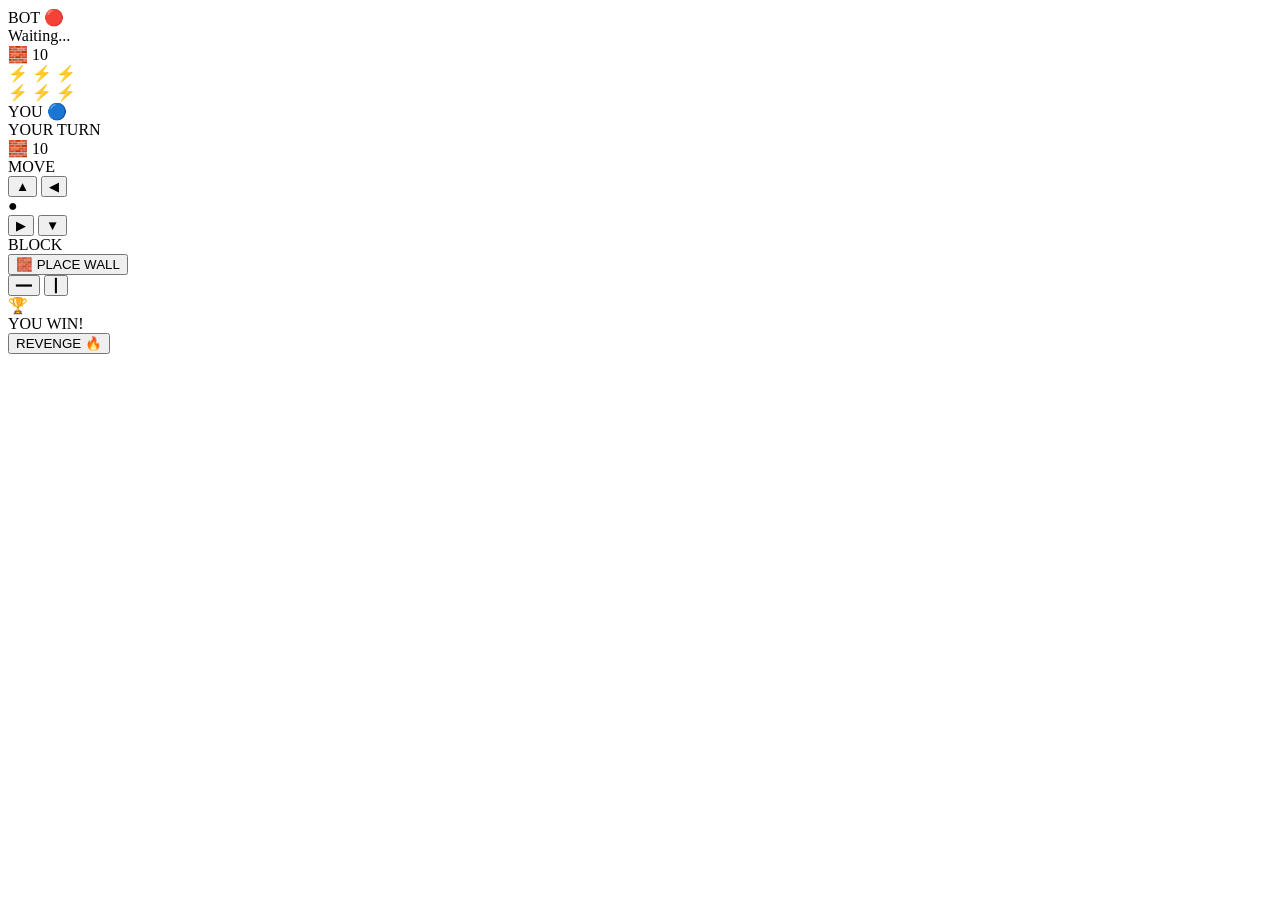
==== index.html @ 571ffc31 "Create index.html" ====
<!DOCTYPE html>
<html lang="en">

<head>
  <meta charset="UTF-8">

  <meta
    name="viewport"
    content="width=device-width,initial-scale=1.0,maximum-scale=1.0,user-scalable=no"
  >

  <title>Wall Battle</title>

  <link
    rel="stylesheet"
    href="css/game.css"
  >
</head>

<body>

<div id="app">

  <div class="bot-zone">

    <div
      class="bot-card inactive"
      id="botCard"
    >

      <div class="bot-dot"></div>

      <div>

        <div class="bot-name">
          BOT 🔴
        </div>

        <div
          class="bot-state"
          id="botState"
        >
          Waiting...
        </div>

      </div>

      <div class="wall-count bot-wall-count">

        <span class="wall-icon">
          🧱
        </span>

        <span id="redWalls">
          10
        </span>

      </div>

    </div>


    <div class="bot-energy-space">

      <div
        class="energy-row bot-energy"
        id="botEnergy"
      >

        <span class="energy used">
          &#9889;
        </span>

        <span class="energy used">
          &#9889;
        </span>

        <span class="energy used">
          &#9889;
        </span>

      </div>

    </div>

  </div>


  <div class="game-middle">

    <div id="board">

      <div id="wallLayer"></div>

      <div id="pawnLayer">

        <div
          class="pawn blue"
          id="bluePawn"
        ></div>

        <div
          class="pawn red"
          id="redPawn"
        ></div>

      </div>

      <div id="slotLayer"></div>

    </div>

  </div>


  <div class="player-energy-space">

    <div
      class="energy-row player-energy"
      id="playerEnergy"
    >

      <span class="energy">
        &#9889;
      </span>

      <span class="energy">
        &#9889;
      </span>

      <span class="energy">
        &#9889;
      </span>

    </div>

  </div>


  <div class="player-zone">

    <div
      class="player-card active"
      id="playerCard"
    >

      <div class="player-header">

        <div class="player-dot"></div>

        <div>

          <div class="player-name">
            YOU 🔵
          </div>

          <div
            class="player-state"
            id="playerState"
          >
            YOUR TURN
          </div>

        </div>

        <div class="wall-count player-wall-count">

          <span class="wall-icon">
            🧱
          </span>

          <span id="blueWalls">
            10
          </span>

        </div>

      </div>


      <div class="player-stage">

        <div
          class="controls-panel"
          id="controlsPanel"
        >

          <div class="move-panel">

            <div class="panel-title">
              MOVE
            </div>

            <div class="dpad">

              <button
                class="move-btn move-up"
                data-dir="up"
              >
                &#9650;
              </button>

              <button
                class="move-btn move-left"
                data-dir="left"
              >
                &#9664;
              </button>

              <div class="center-dot">
                &#9679;
              </div>

              <button
                class="move-btn move-right"
                data-dir="right"
              >
                &#9654;
              </button>

              <button
                class="move-btn move-down"
                data-dir="down"
              >
                &#9660;
              </button>

            </div>

          </div>


          <div class="wall-panel">

            <div class="panel-title">
              BLOCK
            </div>

            <button
              class="wall-main"
              id="wallModeBtn"
            >
              🧱 PLACE WALL
            </button>

            <div class="orientation">

              <button
                class="orientation-btn selected"
                id="horizontalBtn"
              >
                &#9473;&#9473;
              </button>

              <button
                class="orientation-btn"
                id="verticalBtn"
              >
                &#9475;
              </button>

            </div>

          </div>

        </div>

      </div>

    </div>

  </div>

</div>


<div
  class="overlay hidden"
  id="resultOverlay"
>

  <div class="result-card">

    <div
      class="result-icon"
      id="resultIcon"
    >
      🏆
    </div>

    <div
      class="result-title"
      id="resultTitle"
    >
      YOU WIN!
    </div>

    <div
      class="result-text"
      id="resultText"
    ></div>

    <button
      class="restart"
      id="restartBtn"
    >
      REVENGE 🔥
    </button>

  </div>

</div>


<script src="js/game.js"></script>

</body>
</html>
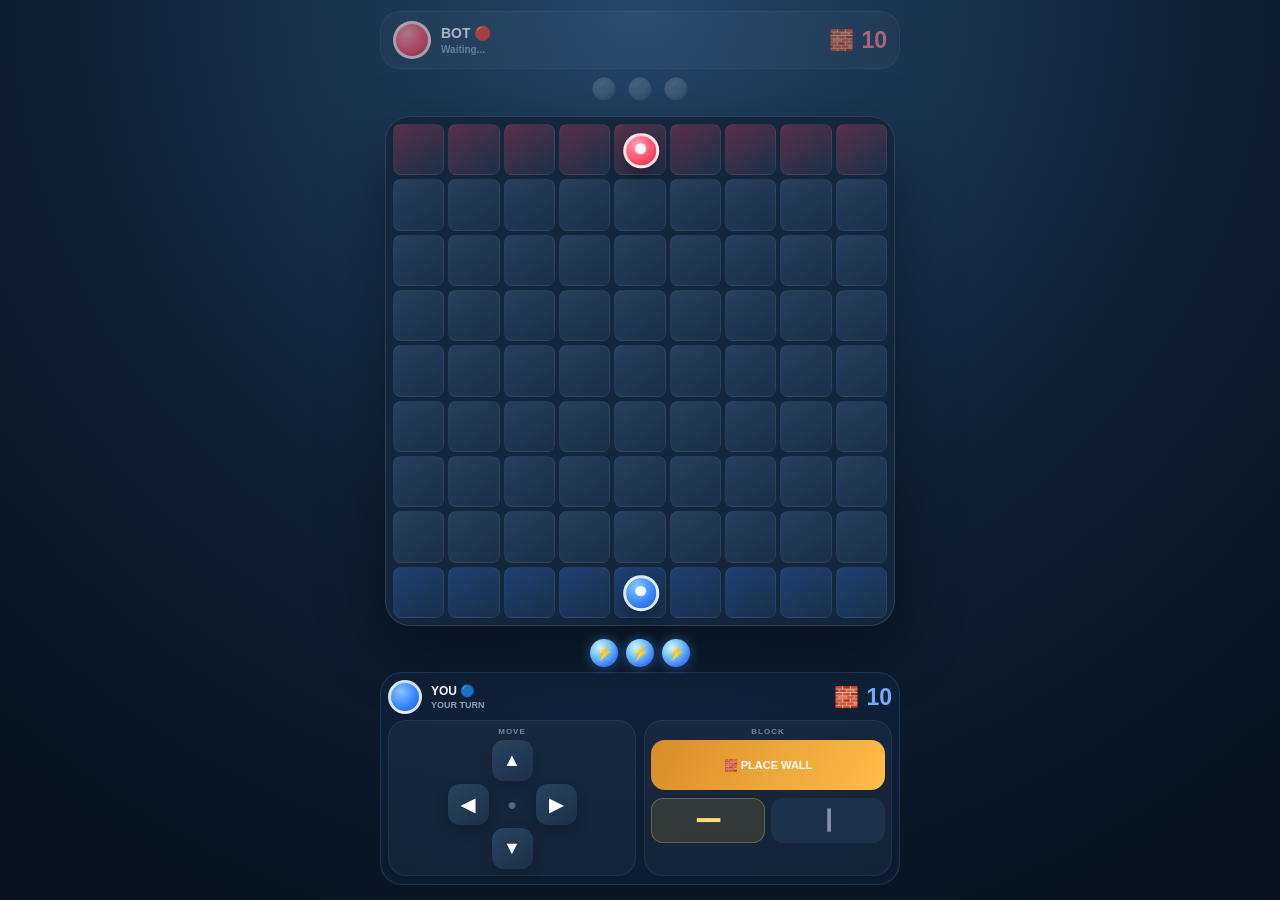
==== commit dc0bd6b0: "Update index.html" ====
--- a/index.html
+++ b/index.html
@@ -11,10 +11,8 @@
 
   <title>Wall Battle</title>
 
-  <link
-    rel="stylesheet"
-    href="css/game.css"
-  >
+  
+  <link rel="stylesheet" href="css/game.css?v=2">
 </head>
 
 <body>
--- a/css/game.css
+++ b/css/game.css
@@ -0,0 +1,1746 @@
+*{
+  box-sizing:border-box;
+  margin:0;
+  padding:0;
+  user-select:none;
+  -webkit-user-select:none;
+  -webkit-tap-highlight-color:transparent;
+}
+
+html,
+body{
+  width:100%;
+  min-height:100%;
+}
+
+html{
+  background:#07101b;
+}
+
+body{
+  min-height:100dvh;
+  overflow-x:hidden;
+  overflow-y:auto;
+
+  font-family:Arial,sans-serif;
+  color:#fff;
+
+  background:
+    radial-gradient(
+      circle at top,
+      #24486d 0%,
+      #101f32 52%,
+      #07101b 100%
+    );
+}
+
+button{
+  border:0;
+  font:inherit;
+  cursor:pointer;
+}
+
+#app{
+  width:100%;
+  min-height:100dvh;
+
+  display:flex;
+  flex-direction:column;
+
+  padding-top:
+    max(
+      4px,
+      env(safe-area-inset-top)
+    );
+
+  padding-bottom:
+    max(
+      8px,
+      env(safe-area-inset-bottom)
+    );
+}
+
+
+/* =========================
+   BOT
+========================= */
+
+.bot-zone{
+  flex-shrink:0;
+
+  padding:
+    7px
+    12px
+    0;
+}
+
+.bot-card{
+  width:
+    min(
+      calc(100vw - 24px),
+      520px
+    );
+
+  margin:auto;
+
+  padding:
+    9px
+    12px;
+
+  display:grid;
+
+  grid-template-columns:
+    auto
+    1fr
+    auto;
+
+  align-items:center;
+
+  gap:10px;
+
+  border-radius:20px;
+
+  background:
+    rgba(
+      255,
+      255,
+      255,
+      .045
+    );
+
+  border:
+    1px solid
+    rgba(
+      255,
+      255,
+      255,
+      .075
+    );
+
+  transition:
+    background .22s ease,
+    border-color .22s ease,
+    opacity .22s ease;
+}
+
+.bot-card.active{
+  background:
+    rgba(
+      255,
+      74,
+      99,
+      .075
+    );
+
+  border-color:
+    rgba(
+      255,
+      109,
+      126,
+      .20
+    );
+}
+
+.bot-card.inactive{
+  opacity:.62;
+}
+
+.bot-dot{
+  width:38px;
+  height:38px;
+
+  border-radius:50%;
+
+  background:
+    radial-gradient(
+      circle at 35% 30%,
+      #ff9eac,
+      #ff506a 56%,
+      #c92743
+    );
+
+  border:
+    3px solid
+    rgba(
+      255,
+      255,
+      255,
+      .82
+    );
+}
+
+.bot-name{
+  font-size:14px;
+  font-weight:900;
+}
+
+.bot-state{
+  margin-top:3px;
+
+  color:#94a5ba;
+
+  font-size:10px;
+  font-weight:700;
+}
+
+.wall-count{
+  display:flex;
+
+  align-items:center;
+
+  gap:7px;
+
+  font-size:23px;
+  font-weight:900;
+}
+
+.bot-wall-count{
+  color:#ff8093;
+}
+
+.player-wall-count{
+  color:#70afff;
+}
+
+.wall-icon{
+  font-size:20px;
+}
+
+
+/* =========================
+   ENERGY
+========================= */
+
+.bot-energy-space{
+  height:40px;
+
+  display:flex;
+
+  align-items:center;
+  justify-content:center;
+}
+
+.player-energy-space{
+  flex-shrink:0;
+
+  height:39px;
+
+  display:flex;
+
+  align-items:center;
+  justify-content:center;
+}
+
+.energy-row{
+  display:flex;
+
+  align-items:center;
+  justify-content:center;
+
+  gap:8px;
+}
+
+.player-energy{
+  position:relative;
+
+  cursor:pointer;
+
+  padding:
+    5px
+    12px;
+
+  border-radius:18px;
+
+  touch-action:none;
+
+  transition:
+    background .18s ease,
+    transform .18s ease;
+}
+
+.player-energy.holding{
+  background:
+    rgba(
+      73,
+      146,
+      255,
+      .08
+    );
+
+  transform:
+    scale(.97);
+}
+
+.energy{
+  width:28px;
+  height:28px;
+
+  display:flex;
+
+  align-items:center;
+  justify-content:center;
+
+  border-radius:50%;
+
+  font-size:15px;
+
+  transition:
+    transform .18s ease,
+    opacity .18s ease,
+    filter .18s ease;
+}
+
+.bot-energy .energy{
+  color:#fff4bd;
+
+  background:
+    radial-gradient(
+      circle at 35% 30%,
+      #fff3ae,
+      #ffca49 42%,
+      #e57131 74%,
+      #8a2730
+    );
+
+  box-shadow:
+    0 0 11px
+    rgba(
+      255,
+      139,
+      78,
+      .42
+    );
+}
+
+.player-energy .energy{
+  color:#fff;
+
+  background:
+    radial-gradient(
+      circle at 35% 30%,
+      #d6f4ff,
+      #72c2ff 38%,
+      #3d81ff 70%,
+      #1939a3
+    );
+
+  box-shadow:
+    0 0 11px
+    rgba(
+      73,
+      146,
+      255,
+      .45
+    );
+}
+
+.energy.used{
+  opacity:.18;
+
+  filter:
+    grayscale(1);
+
+  transform:
+    scale(.82);
+
+  box-shadow:none;
+}
+
+.energy.consume{
+  animation:
+    energyConsume .30s ease;
+}
+
+.energy.hold-fade{
+  animation:
+    holdFade .85s linear forwards;
+}
+
+@keyframes energyConsume{
+
+  0%{
+    transform:
+      scale(1);
+  }
+
+  40%{
+    transform:
+      scale(1.30);
+  }
+
+  100%{
+    transform:
+      scale(.82);
+  }
+
+}
+
+@keyframes holdFade{
+
+  0%{
+    opacity:1;
+
+    transform:
+      scale(1);
+
+    filter:
+      brightness(1);
+  }
+
+  100%{
+    opacity:.18;
+
+    transform:
+      scale(.82);
+
+    filter:
+      grayscale(1)
+      brightness(.75);
+  }
+
+}
+
+
+/* =========================
+   BOARD
+========================= */
+
+.game-middle{
+  width:100%;
+
+  flex:1 0 auto;
+
+  display:flex;
+
+  align-items:center;
+  justify-content:center;
+
+  padding:
+    2px
+    0;
+}
+
+#board{
+  position:relative;
+
+  width:
+    min(
+      calc(100vw - 28px),
+      510px
+    );
+
+  aspect-ratio:1 / 1;
+
+  flex-shrink:0;
+
+  display:grid;
+
+  grid-template-columns:
+    repeat(
+      9,
+      1fr
+    );
+
+  grid-template-rows:
+    repeat(
+      9,
+      1fr
+    );
+
+  gap:4px;
+
+  padding:7px;
+
+  border-radius:25px;
+
+  background:#13263c;
+
+  border:
+    1px solid
+    rgba(
+      255,
+      255,
+      255,
+      .11
+    );
+
+  box-shadow:
+    0 22px 65px
+    rgba(
+      0,
+      0,
+      0,
+      .36
+    );
+
+  transition:
+    box-shadow .3s ease;
+}
+
+.cell{
+  position:relative;
+
+  min-width:0;
+  min-height:0;
+
+  border-radius:8px;
+
+  background:
+    linear-gradient(
+      145deg,
+      #27405e,
+      #1a2e47
+    );
+
+  border:
+    1px solid
+    rgba(
+      255,
+      255,
+      255,
+      .045
+    );
+}
+
+.cell.goal-top{
+  background:
+    linear-gradient(
+      145deg,
+      rgba(
+        255,
+        77,
+        102,
+        .29
+      ),
+      #1b3048
+    );
+}
+
+.cell.goal-bottom{
+  background:
+    linear-gradient(
+      145deg,
+      rgba(
+        56,
+        133,
+        255,
+        .29
+      ),
+      #1b3048
+    );
+}
+
+
+/* =========================
+   LAYERS
+========================= */
+
+#wallLayer,
+#pawnLayer,
+#slotLayer{
+  position:absolute;
+
+  inset:0;
+
+  pointer-events:none;
+}
+
+#wallLayer{
+  z-index:20;
+}
+
+#pawnLayer{
+  z-index:30;
+}
+
+#slotLayer{
+  z-index:60;
+}
+
+
+/* =========================
+   PAWNS
+========================= */
+
+.pawn{
+  position:absolute;
+
+  width:7%;
+  aspect-ratio:1;
+
+  transform:
+    translate(
+      -50%,
+      -50%
+    );
+
+  border-radius:50%;
+
+  transition:
+    left .22s
+    cubic-bezier(
+      .2,
+      .85,
+      .3,
+      1
+    ),
+    top .22s
+    cubic-bezier(
+      .2,
+      .85,
+      .3,
+      1
+    );
+
+  border:
+    3px solid
+    rgba(
+      255,
+      255,
+      255,
+      .84
+    );
+
+  box-shadow:
+    0
+    8px
+    18px
+    rgba(
+      0,
+      0,
+      0,
+      .30
+    );
+}
+
+.pawn.blue{
+  background:
+    radial-gradient(
+      circle at 35% 28%,
+      #8bc7ff,
+      #3988ff 55%,
+      #1c59cb
+    );
+}
+
+.pawn.red{
+  background:
+    radial-gradient(
+      circle at 35% 28%,
+      #ffa0af,
+      #ff536d 55%,
+      #c92e48
+    );
+}
+
+.pawn::after{
+  content:"";
+
+  position:absolute;
+
+  width:36%;
+  aspect-ratio:1;
+
+  left:32%;
+  top:25%;
+
+  border-radius:50%;
+
+  background:
+    rgba(
+      255,
+      255,
+      255,
+      .92
+    );
+}
+
+.pawn.moved{
+  animation:
+    pawnLand .24s ease;
+}
+
+@keyframes pawnLand{
+
+  0%{
+    scale:.92;
+  }
+
+  55%{
+    scale:1.10;
+  }
+
+  100%{
+    scale:1;
+  }
+
+}
+
+.pawn.final{
+  animation:
+    finalPawn .95s ease forwards;
+}
+
+@keyframes finalPawn{
+
+  0%{
+    scale:1;
+
+    filter:
+      brightness(1);
+  }
+
+  35%{
+    scale:1.48;
+
+    filter:
+      brightness(1.55);
+  }
+
+  70%{
+    scale:.85;
+  }
+
+  100%{
+    scale:1.20;
+
+    filter:
+      brightness(1.4);
+  }
+
+}
+
+#board.blue-finish{
+  box-shadow:
+    0 0 0 2px
+    rgba(
+      72,
+      146,
+      255,
+      .25
+    ),
+    0 0 60px
+    rgba(
+      55,
+      138,
+      255,
+      .55
+    );
+}
+
+#board.red-finish{
+  box-shadow:
+    0 0 0 2px
+    rgba(
+      255,
+      72,
+      98,
+      .25
+    ),
+    0 0 60px
+    rgba(
+      255,
+      67,
+      94,
+      .52
+    );
+}
+
+.cell.goal-flash-blue{
+  animation:
+    goalBlue .7s ease infinite alternate;
+}
+
+.cell.goal-flash-red{
+  animation:
+    goalRed .7s ease infinite alternate;
+}
+
+@keyframes goalBlue{
+
+  from{
+    background:
+      rgba(
+        48,
+        126,
+        255,
+        .28
+      );
+  }
+
+  to{
+    background:
+      rgba(
+        91,
+        170,
+        255,
+        .76
+      );
+  }
+
+}
+
+@keyframes goalRed{
+
+  from{
+    background:
+      rgba(
+        255,
+        69,
+        97,
+        .28
+      );
+  }
+
+  to{
+    background:
+      rgba(
+        255,
+        114,
+        134,
+        .76
+      );
+  }
+
+}
+
+
+/* =========================
+   WALLS
+========================= */
+
+.wall{
+  position:absolute;
+
+  z-index:20;
+
+  border-radius:999px;
+
+  pointer-events:none;
+
+  box-shadow:
+    0 3px 10px
+    rgba(
+      0,
+      0,
+      0,
+      .28
+    );
+}
+
+.wall.blue-wall{
+  background:
+    linear-gradient(
+      90deg,
+      #267cff,
+      #79bcff,
+      #267cff
+    );
+
+  border:
+    1px solid
+    rgba(
+      180,
+      220,
+      255,
+      .90
+    );
+
+  box-shadow:
+    0 0 10px
+    rgba(
+      44,
+      133,
+      255,
+      .43
+    );
+}
+
+.wall.red-wall{
+  background:
+    linear-gradient(
+      90deg,
+      #ed3d59,
+      #ff8a9b,
+      #ed3d59
+    );
+
+  border:
+    1px solid
+    rgba(
+      255,
+      185,
+      194,
+      .9
+    );
+
+  box-shadow:
+    0 0 10px
+    rgba(
+      255,
+      65,
+      93,
+      .38
+    );
+}
+
+.wall.horizontal{
+  height:9px;
+
+  transform:
+    translateY(
+      -50%
+    );
+}
+
+.wall.vertical{
+  width:9px;
+
+  transform:
+    translateX(
+      -50%
+    );
+}
+
+.wall.new-h{
+  animation:
+    newWallH .23s ease;
+}
+
+.wall.new-v{
+  animation:
+    newWallV .23s ease;
+}
+
+@keyframes newWallH{
+
+  from{
+    opacity:.2;
+
+    transform:
+      translateY(
+        -50%
+      )
+      scaleX(
+        .12
+      );
+  }
+
+  to{
+    opacity:1;
+
+    transform:
+      translateY(
+        -50%
+      )
+      scaleX(
+        1
+      );
+  }
+
+}
+
+@keyframes newWallV{
+
+  from{
+    opacity:.2;
+
+    transform:
+      translateX(
+        -50%
+      )
+      scaleY(
+        .12
+      );
+  }
+
+  to{
+    opacity:1;
+
+    transform:
+      translateX(
+        -50%
+      )
+      scaleY(
+        1
+      );
+  }
+
+}
+
+
+/* =========================
+   WALL ANCHORS
+========================= */
+
+.wall-anchor{
+  position:absolute;
+
+  width:22px;
+  height:22px;
+
+  z-index:70;
+
+  pointer-events:auto;
+
+  transform:
+    translate(
+      -50%,
+      -50%
+    );
+
+  border-radius:7px;
+
+  background:
+    rgba(
+      255,
+      215,
+      96,
+      .30
+    );
+
+  border:
+    1px solid
+    rgba(
+      255,
+      235,
+      150,
+      .55
+    );
+
+  box-shadow:
+    0 0 8px
+    rgba(
+      255,
+      205,
+      70,
+      .16
+    );
+
+  transition:
+    transform .08s ease,
+    background .08s ease;
+}
+
+.wall-anchor::after{
+  content:"";
+
+  position:absolute;
+
+  left:50%;
+  top:50%;
+
+  transform:
+    translate(
+      -50%,
+      -50%
+    );
+
+  border-radius:999px;
+
+  background:#ffe07b;
+}
+
+.wall-anchor.h::after{
+  width:15px;
+  height:4px;
+}
+
+.wall-anchor.v::after{
+  width:4px;
+  height:15px;
+}
+
+.wall-anchor:active{
+  transform:
+    translate(
+      -50%,
+      -50%
+    )
+    scale(.82);
+
+  background:
+    rgba(
+      255,
+      225,
+      112,
+      .75
+    );
+}
+
+
+/* =========================
+   PLAYER
+========================= */
+
+.player-zone{
+  flex-shrink:0;
+
+  padding:
+    0
+    10px
+    max(
+      7px,
+      env(
+        safe-area-inset-bottom
+      )
+    );
+}
+
+.player-card{
+  width:
+    min(
+      calc(100vw - 20px),
+      520px
+    );
+
+  margin:auto;
+
+  padding:7px;
+
+  border-radius:22px;
+
+  background:
+    rgba(
+      255,
+      255,
+      255,
+      .045
+    );
+
+  border:
+    1px solid
+    rgba(
+      255,
+      255,
+      255,
+      .075
+    );
+
+  transition:
+    opacity .22s ease,
+    background .22s ease,
+    border-color .22s ease;
+}
+
+.player-card.active{
+  background:
+    rgba(
+      57,
+      133,
+      255,
+      .06
+    );
+
+  border-color:
+    rgba(
+      102,
+      170,
+      255,
+      .18
+    );
+}
+
+.player-card.inactive{
+  opacity:.48;
+}
+
+.player-header{
+  display:grid;
+
+  grid-template-columns:
+    auto
+    1fr
+    auto;
+
+  align-items:center;
+
+  gap:9px;
+
+  margin-bottom:6px;
+}
+
+.player-dot{
+  width:34px;
+  height:34px;
+
+  border-radius:50%;
+
+  background:
+    radial-gradient(
+      circle at 35% 30%,
+      #8cc8ff,
+      #3988ff 56%,
+      #1d59cc
+    );
+
+  border:
+    3px solid
+    rgba(
+      255,
+      255,
+      255,
+      .82
+    );
+}
+
+.player-name{
+  font-size:12px;
+  font-weight:900;
+}
+
+.player-state{
+  margin-top:2px;
+
+  color:#8fa2b8;
+
+  font-size:9px;
+  font-weight:700;
+}
+
+
+/* =========================
+   CONTROLS
+========================= */
+
+.player-stage{
+  width:100%;
+
+  min-height:157px;
+}
+
+.controls-panel{
+  display:grid;
+
+  grid-template-columns:
+    1fr
+    1fr;
+
+  gap:8px;
+
+  transition:
+    opacity .22s ease,
+    transform .22s ease;
+}
+
+.controls-panel.disabled-view{
+  opacity:.35;
+
+  pointer-events:none;
+}
+
+.move-panel,
+.wall-panel{
+  padding:6px;
+
+  border-radius:18px;
+
+  background:
+    rgba(
+      255,
+      255,
+      255,
+      .035
+    );
+
+  border:
+    1px solid
+    rgba(
+      255,
+      255,
+      255,
+      .06
+    );
+}
+
+.panel-title{
+  margin-bottom:4px;
+
+  text-align:center;
+
+  color:#72859d;
+
+  font-size:8px;
+  font-weight:900;
+
+  letter-spacing:1px;
+}
+
+
+/* =========================
+   D-PAD
+========================= */
+
+.dpad{
+  width:130px;
+
+  margin:auto;
+
+  display:grid;
+
+  grid-template-columns:
+    repeat(
+      3,
+      41px
+    );
+
+  grid-template-rows:
+    repeat(
+      3,
+      41px
+    );
+
+  gap:3px;
+
+  justify-content:center;
+}
+
+.move-btn{
+  border-radius:12px;
+
+  color:#fff;
+
+  font-size:18px;
+  font-weight:900;
+
+  background:
+    linear-gradient(
+      145deg,
+      #29435f,
+      #1b3048
+    );
+
+  box-shadow:
+    0 5px 13px
+    rgba(
+      0,
+      0,
+      0,
+      .18
+    );
+}
+
+.move-btn:active{
+  transform:
+    scale(.86);
+}
+
+.move-btn:disabled{
+  opacity:.30;
+}
+
+.move-up{
+  grid-column:2;
+}
+
+.move-left{
+  grid-column:1;
+  grid-row:2;
+}
+
+.move-right{
+  grid-column:3;
+  grid-row:2;
+}
+
+.move-down{
+  grid-column:2;
+  grid-row:3;
+}
+
+.center-dot{
+  grid-column:2;
+  grid-row:2;
+
+  display:flex;
+
+  align-items:center;
+  justify-content:center;
+
+  color:#4d6985;
+}
+
+
+/* =========================
+   WALL CONTROL
+========================= */
+
+.wall-main{
+  width:100%;
+  height:50px;
+
+  border-radius:14px;
+
+  color:#fff;
+
+  font-size:11px;
+  font-weight:900;
+
+  background:
+    linear-gradient(
+      120deg,
+      #d88d29,
+      #ffbd49
+    );
+}
+
+.wall-main.active{
+  box-shadow:
+    0 0 0 3px
+    rgba(
+      255,
+      192,
+      69,
+      .17
+    );
+}
+
+.wall-main:disabled{
+  opacity:.30;
+}
+
+.orientation{
+  margin-top:8px;
+
+  display:grid;
+
+  grid-template-columns:
+    1fr
+    1fr;
+
+  gap:6px;
+}
+
+.orientation-btn{
+  height:45px;
+
+  border-radius:12px;
+
+  color:#8293a8;
+
+  font-size:19px;
+  font-weight:900;
+
+  background:#1c3149;
+}
+
+.orientation-btn.selected{
+  color:#ffda72;
+
+  background:
+    rgba(
+      255,
+      191,
+      62,
+      .13
+    );
+
+  border:
+    1px solid
+    rgba(
+      255,
+      209,
+      95,
+      .28
+    );
+}
+
+.orientation-btn:disabled{
+  opacity:.30;
+}
+
+
+/* =========================
+   RESULT
+========================= */
+
+.overlay{
+  position:fixed;
+
+  inset:0;
+
+  z-index:1000;
+
+  display:flex;
+
+  align-items:center;
+  justify-content:center;
+
+  padding:25px;
+
+  background:
+    rgba(
+      3,
+      10,
+      19,
+      .90
+    );
+
+  backdrop-filter:
+    blur(9px);
+}
+
+.overlay.hidden{
+  display:none;
+}
+
+.result-card{
+  width:100%;
+
+  max-width:360px;
+
+  padding:
+    36px
+    24px;
+
+  border-radius:30px;
+
+  text-align:center;
+
+  background:#15283e;
+
+  border:
+    1px solid
+    rgba(
+      255,
+      255,
+      255,
+      .10
+    );
+
+  animation:
+    resultIn .4s ease;
+}
+
+@keyframes resultIn{
+
+  from{
+    opacity:0;
+
+    transform:
+      scale(.72);
+  }
+
+  70%{
+    transform:
+      scale(1.07);
+  }
+
+  to{
+    opacity:1;
+
+    transform:
+      scale(1);
+  }
+
+}
+
+.result-icon{
+  font-size:68px;
+}
+
+.result-title{
+  margin-top:16px;
+
+  font-size:28px;
+  font-weight:900;
+}
+
+.result-text{
+  margin-top:9px;
+
+  color:#8fa1b6;
+
+  font-size:13px;
+}
+
+.restart{
+  width:100%;
+  height:57px;
+
+  margin-top:24px;
+
+  border-radius:18px;
+
+  color:#fff;
+
+  font-size:16px;
+  font-weight:900;
+
+  background:
+    linear-gradient(
+      120deg,
+      #3269f4,
+      #7c39f4
+    );
+}
+
+
+/* =========================
+   MEDIUM / SMALL PHONE
+========================= */
+
+@media(
+  max-width:380px
+){
+
+  .bot-zone{
+    padding-left:8px;
+    padding-right:8px;
+  }
+
+  .bot-card{
+    width:
+      calc(
+        100vw - 16px
+      );
+  }
+
+  #board{
+    width:
+      calc(
+        100vw - 20px
+      );
+
+    gap:3px;
+
+    padding:6px;
+  }
+
+  .player-zone{
+    padding-left:7px;
+    padding-right:7px;
+  }
+
+  .player-card{
+    width:
+      calc(
+        100vw - 14px
+      );
+  }
+
+  .dpad{
+    transform:
+      scale(.92);
+
+    margin-top:-5px;
+    margin-bottom:-5px;
+  }
+
+}
+
+
+/* =========================
+   SHORT SCREEN
+========================= */
+
+@media(
+  max-height:740px
+){
+
+  .bot-zone{
+    padding-top:3px;
+  }
+
+  .bot-card{
+    padding:
+      6px
+      9px;
+  }
+
+  .bot-dot{
+    width:31px;
+    height:31px;
+  }
+
+  .bot-energy-space{
+    height:29px;
+  }
+
+  .energy{
+    width:23px;
+    height:23px;
+
+    font-size:12px;
+  }
+
+  .player-energy-space{
+    height:29px;
+  }
+
+  .player-header{
+    margin-bottom:2px;
+  }
+
+  .player-dot{
+    width:29px;
+    height:29px;
+  }
+
+  .player-stage{
+    min-height:145px;
+  }
+
+  .move-panel,
+  .wall-panel{
+    padding:4px;
+  }
+
+  .dpad{
+    transform:
+      scale(.85);
+
+    margin-top:-9px;
+    margin-bottom:-9px;
+  }
+
+  .wall-main{
+    height:42px;
+  }
+
+  .orientation-btn{
+    height:36px;
+  }
+
+}
+
+
+/* =========================
+   VERY SHORT SCREEN
+========================= */
+
+@media(
+  max-height:650px
+){
+
+  .bot-energy-space{
+    height:24px;
+  }
+
+  .player-energy-space{
+    height:25px;
+  }
+
+  .player-stage{
+    min-height:132px;
+  }
+
+  .dpad{
+    transform:
+      scale(.78);
+
+    margin-top:-13px;
+    margin-bottom:-13px;
+  }
+
+  .wall-main{
+    height:38px;
+
+    font-size:10px;
+  }
+
+  .orientation-btn{
+    height:33px;
+  }
+
+}
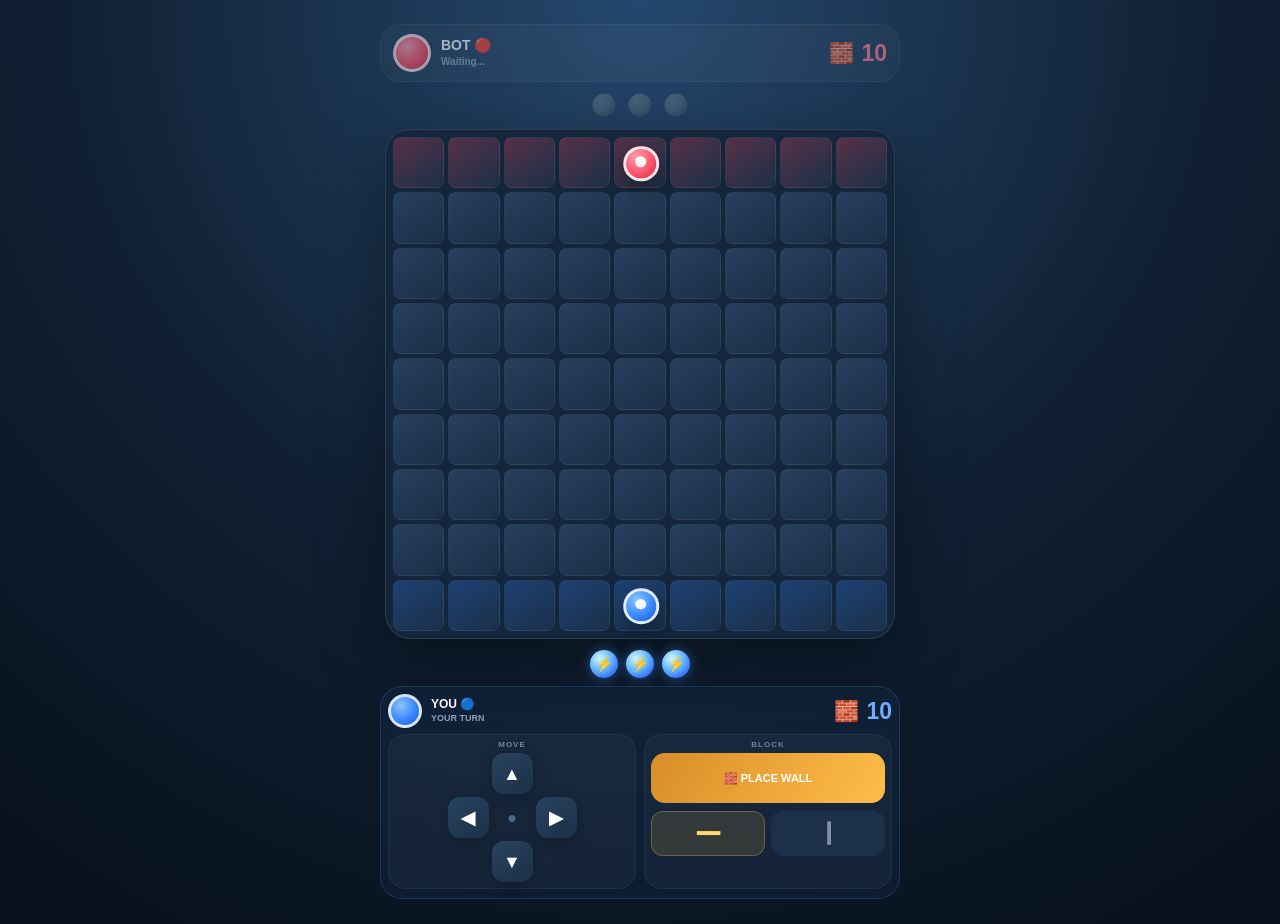
==== commit 3548b3e9: "Update index.html" ====
--- a/index.html
+++ b/index.html
@@ -12,7 +12,7 @@
   <title>Wall Battle</title>
 
   
-  <link rel="stylesheet" href="css/game.css?v=2">
+  <link rel="stylesheet" href="css/game.css?v=3">
 </head>
 
 <body>
--- a/css/game.css
+++ b/css/game.css
@@ -1,28 +1,58 @@
+/* =========================================================
+   RESET
+========================================================= */
+
 *{
   box-sizing:border-box;
   margin:0;
   padding:0;
+
+  -webkit-tap-highlight-color:transparent;
+
   user-select:none;
   -webkit-user-select:none;
-  -webkit-tap-highlight-color:transparent;
-}
-
-html,
+}
+
+:root{
+
+  --page-padding:12px;
+
+  --content-width:
+    min(
+      calc(100vw - 24px),
+      520px
+    );
+
+  --board-width:
+    min(
+      calc(100vw - 28px),
+      510px
+    );
+
+}
+
+html{
+  width:100%;
+  min-height:100%;
+
+  background:#07101b;
+
+  -webkit-text-size-adjust:100%;
+  text-size-adjust:100%;
+}
+
 body{
   width:100%;
   min-height:100%;
-}
-
-html{
-  background:#07101b;
-}
-
-body{
-  min-height:100dvh;
+
   overflow-x:hidden;
   overflow-y:auto;
 
-  font-family:Arial,sans-serif;
+  font-family:
+    Arial,
+    Helvetica,
+    sans-serif;
+
   color:#fff;
 
   background:
@@ -36,52 +66,66 @@
 
 button{
   border:0;
+  outline:0;
+
   font:inherit;
+
   cursor:pointer;
-}
+
+  touch-action:manipulation;
+}
+
+
+/* =========================================================
+   APP
+========================================================= */
 
 #app{
   width:100%;
-  min-height:100dvh;
+
+  min-height:100vh;
+  min-height:100svh;
 
   display:flex;
   flex-direction:column;
 
+  align-items:center;
+
+  overflow:visible;
+
   padding-top:
     max(
-      4px,
+      6px,
       env(safe-area-inset-top)
     );
 
   padding-bottom:
     max(
-      8px,
+      10px,
       env(safe-area-inset-bottom)
     );
 }
 
 
-/* =========================
-   BOT
-========================= */
+/* =========================================================
+   BOT ZONE
+========================================================= */
 
 .bot-zone{
-  flex-shrink:0;
+  width:100%;
+
+  flex:none;
 
   padding:
     7px
-    12px
+    var(--page-padding)
     0;
 }
 
 .bot-card{
-  width:
-    min(
-      calc(100vw - 24px),
-      520px
-    );
-
-  margin:auto;
+  width:var(--content-width);
+
+  margin:0 auto;
 
   padding:
     9px
@@ -91,7 +135,7 @@
 
   grid-template-columns:
     auto
-    1fr
+    minmax(0,1fr)
     auto;
 
   align-items:center;
@@ -124,6 +168,7 @@
 }
 
 .bot-card.active{
+
   background:
     rgba(
       255,
@@ -148,6 +193,8 @@
 .bot-dot{
   width:38px;
   height:38px;
+
+  flex:none;
 
   border-radius:50%;
 
@@ -171,6 +218,9 @@
 
 .bot-name{
   font-size:14px;
+
+  line-height:1.1;
+
   font-weight:900;
 }
 
@@ -180,8 +230,16 @@
   color:#94a5ba;
 
   font-size:10px;
+
+  line-height:1.2;
+
   font-weight:700;
 }
+
+
+/* =========================================================
+   WALL COUNT
+========================================================= */
 
 .wall-count{
   display:flex;
@@ -190,7 +248,12 @@
 
   gap:7px;
 
+  white-space:nowrap;
+
   font-size:23px;
+
+  line-height:1;
+
   font-weight:900;
 }
 
@@ -204,15 +267,20 @@
 
 .wall-icon{
   font-size:20px;
-}
-
-
-/* =========================
+
+  line-height:1;
+}
+
+
+/* =========================================================
    ENERGY
-========================= */
+========================================================= */
 
 .bot-energy-space{
+  width:100%;
   height:40px;
+
+  flex:none;
 
   display:flex;
 
@@ -221,9 +289,10 @@
 }
 
 .player-energy-space{
-  flex-shrink:0;
-
-  height:39px;
+  width:100%;
+  height:42px;
+
+  flex:none;
 
   display:flex;
 
@@ -259,6 +328,7 @@
 }
 
 .player-energy.holding{
+
   background:
     rgba(
       73,
@@ -275,6 +345,8 @@
   width:28px;
   height:28px;
 
+  flex:none;
+
   display:flex;
 
   align-items:center;
@@ -283,6 +355,8 @@
   border-radius:50%;
 
   font-size:15px;
+
+  line-height:1;
 
   transition:
     transform .18s ease,
@@ -291,6 +365,7 @@
 }
 
 .bot-energy .energy{
+
   color:#fff4bd;
 
   background:
@@ -313,6 +388,7 @@
 }
 
 .player-energy .energy{
+
   color:#fff;
 
   background:
@@ -335,6 +411,7 @@
 }
 
 .energy.used{
+
   opacity:.18;
 
   filter:
@@ -359,35 +436,34 @@
 @keyframes energyConsume{
 
   0%{
+    transform:scale(1);
+  }
+
+  40%{
+    transform:scale(1.30);
+  }
+
+  100%{
+    transform:scale(.82);
+  }
+
+}
+
+@keyframes holdFade{
+
+  0%{
+
+    opacity:1;
+
     transform:
       scale(1);
-  }
-
-  40%{
-    transform:
-      scale(1.30);
-  }
-
-  100%{
-    transform:
-      scale(.82);
-  }
-
-}
-
-@keyframes holdFade{
-
-  0%{
-    opacity:1;
-
-    transform:
-      scale(1);
 
     filter:
       brightness(1);
   }
 
   100%{
+
     opacity:.18;
 
     transform:
@@ -401,14 +477,14 @@
 }
 
 
-/* =========================
-   BOARD
-========================= */
+/* =========================================================
+   GAME MIDDLE
+========================================================= */
 
 .game-middle{
   width:100%;
 
-  flex:1 0 auto;
+  flex:none;
 
   display:flex;
 
@@ -420,31 +496,31 @@
     0;
 }
 
+
+/* =========================================================
+   BOARD
+========================================================= */
+
 #board{
   position:relative;
 
-  width:
-    min(
-      calc(100vw - 28px),
-      510px
-    );
-
-  aspect-ratio:1 / 1;
-
-  flex-shrink:0;
+  width:var(--board-width);
+  height:var(--board-width);
+
+  flex:none;
 
   display:grid;
 
   grid-template-columns:
     repeat(
       9,
-      1fr
+      minmax(0,1fr)
     );
 
   grid-template-rows:
     repeat(
       9,
-      1fr
+      minmax(0,1fr)
     );
 
   gap:4px;
@@ -480,8 +556,13 @@
 .cell{
   position:relative;
 
+  width:100%;
+  height:100%;
+
   min-width:0;
   min-height:0;
+
+  overflow:hidden;
 
   border-radius:8px;
 
@@ -503,6 +584,7 @@
 }
 
 .cell.goal-top{
+
   background:
     linear-gradient(
       145deg,
@@ -517,6 +599,7 @@
 }
 
 .cell.goal-bottom{
+
   background:
     linear-gradient(
       145deg,
@@ -531,16 +614,20 @@
 }
 
 
-/* =========================
-   LAYERS
-========================= */
+/* =========================================================
+   BOARD LAYERS
+========================================================= */
 
 #wallLayer,
 #pawnLayer,
 #slotLayer{
+
   position:absolute;
 
   inset:0;
+
+  width:100%;
+  height:100%;
 
   pointer-events:none;
 }
@@ -558,15 +645,15 @@
 }
 
 
-/* =========================
+/* =========================================================
    PAWNS
-========================= */
+========================================================= */
 
 .pawn{
   position:absolute;
 
   width:7%;
-  aspect-ratio:1;
+  aspect-ratio:1 / 1;
 
   transform:
     translate(
@@ -614,6 +701,7 @@
 }
 
 .pawn.blue{
+
   background:
     radial-gradient(
       circle at 35% 28%,
@@ -624,6 +712,7 @@
 }
 
 .pawn.red{
+
   background:
     radial-gradient(
       circle at 35% 28%,
@@ -634,11 +723,13 @@
 }
 
 .pawn::after{
+
   content:"";
 
   position:absolute;
 
   width:36%;
+
   aspect-ratio:1;
 
   left:32%;
@@ -684,6 +775,7 @@
 @keyframes finalPawn{
 
   0%{
+
     scale:1;
 
     filter:
@@ -691,6 +783,7 @@
   }
 
   35%{
+
     scale:1.48;
 
     filter:
@@ -702,6 +795,7 @@
   }
 
   100%{
+
     scale:1.20;
 
     filter:
@@ -711,6 +805,7 @@
 }
 
 #board.blue-finish{
+
   box-shadow:
     0 0 0 2px
     rgba(
@@ -729,6 +824,7 @@
 }
 
 #board.red-finish{
+
   box-shadow:
     0 0 0 2px
     rgba(
@@ -759,6 +855,7 @@
 @keyframes goalBlue{
 
   from{
+
     background:
       rgba(
         48,
@@ -769,6 +866,7 @@
   }
 
   to{
+
     background:
       rgba(
         91,
@@ -783,6 +881,7 @@
 @keyframes goalRed{
 
   from{
+
     background:
       rgba(
         255,
@@ -793,6 +892,7 @@
   }
 
   to{
+
     background:
       rgba(
         255,
@@ -805,9 +905,9 @@
 }
 
 
-/* =========================
+/* =========================================================
    WALLS
-========================= */
+========================================================= */
 
 .wall{
   position:absolute;
@@ -829,6 +929,7 @@
 }
 
 .wall.blue-wall{
+
   background:
     linear-gradient(
       90deg,
@@ -857,6 +958,7 @@
 }
 
 .wall.red-wall{
+
   background:
     linear-gradient(
       90deg,
@@ -885,6 +987,7 @@
 }
 
 .wall.horizontal{
+
   height:9px;
 
   transform:
@@ -894,6 +997,7 @@
 }
 
 .wall.vertical{
+
   width:9px;
 
   transform:
@@ -915,6 +1019,7 @@
 @keyframes newWallH{
 
   from{
+
     opacity:.2;
 
     transform:
@@ -927,6 +1032,7 @@
   }
 
   to{
+
     opacity:1;
 
     transform:
@@ -943,6 +1049,7 @@
 @keyframes newWallV{
 
   from{
+
     opacity:.2;
 
     transform:
@@ -955,6 +1062,7 @@
   }
 
   to{
+
     opacity:1;
 
     transform:
@@ -969,9 +1077,9 @@
 }
 
 
-/* =========================
+/* =========================================================
    WALL ANCHORS
-========================= */
+========================================================= */
 
 .wall-anchor{
   position:absolute;
@@ -1023,6 +1131,7 @@
 }
 
 .wall-anchor::after{
+
   content:"";
 
   position:absolute;
@@ -1052,6 +1161,7 @@
 }
 
 .wall-anchor:active{
+
   transform:
     translate(
       -50%,
@@ -1069,12 +1179,14 @@
 }
 
 
-/* =========================
-   PLAYER
-========================= */
+/* =========================================================
+   PLAYER ZONE
+========================================================= */
 
 .player-zone{
-  flex-shrink:0;
+  width:100%;
+
+  flex:none;
 
   padding:
     0
@@ -1088,13 +1200,9 @@
 }
 
 .player-card{
-  width:
-    min(
-      calc(100vw - 20px),
-      520px
-    );
-
-  margin:auto;
+  width:var(--content-width);
+
+  margin:0 auto;
 
   padding:7px;
 
@@ -1124,6 +1232,7 @@
 }
 
 .player-card.active{
+
   background:
     rgba(
       57,
@@ -1150,7 +1259,7 @@
 
   grid-template-columns:
     auto
-    1fr
+    minmax(0,1fr)
     auto;
 
   align-items:center;
@@ -1163,6 +1272,8 @@
 .player-dot{
   width:34px;
   height:34px;
+
+  flex:none;
 
   border-radius:50%;
 
@@ -1186,6 +1297,9 @@
 
 .player-name{
   font-size:12px;
+
+  line-height:1.1;
+
   font-weight:900;
 }
 
@@ -1195,13 +1309,16 @@
   color:#8fa2b8;
 
   font-size:9px;
+
+  line-height:1.2;
+
   font-weight:700;
 }
 
 
-/* =========================
-   CONTROLS
-========================= */
+/* =========================================================
+   PLAYER STAGE
+========================================================= */
 
 .player-stage{
   width:100%;
@@ -1210,11 +1327,13 @@
 }
 
 .controls-panel{
+  width:100%;
+
   display:grid;
 
   grid-template-columns:
-    1fr
-    1fr;
+    minmax(0,1fr)
+    minmax(0,1fr);
 
   gap:8px;
 
@@ -1224,6 +1343,7 @@
 }
 
 .controls-panel.disabled-view{
+
   opacity:.35;
 
   pointer-events:none;
@@ -1231,6 +1351,9 @@
 
 .move-panel,
 .wall-panel{
+
+  min-width:0;
+
   padding:6px;
 
   border-radius:18px;
@@ -1254,6 +1377,7 @@
 }
 
 .panel-title{
+
   margin-bottom:4px;
 
   text-align:center;
@@ -1261,20 +1385,25 @@
   color:#72859d;
 
   font-size:8px;
+
+  line-height:1;
+
   font-weight:900;
 
   letter-spacing:1px;
 }
 
 
-/* =========================
-   D-PAD
-========================= */
+/* =========================================================
+   D PAD
+========================================================= */
 
 .dpad{
   width:130px;
 
-  margin:auto;
+  max-width:100%;
+
+  margin:0 auto;
 
   display:grid;
 
@@ -1296,11 +1425,17 @@
 }
 
 .move-btn{
+  width:41px;
+  height:41px;
+
   border-radius:12px;
 
   color:#fff;
 
   font-size:18px;
+
+  line-height:1;
+
   font-weight:900;
 
   background:
@@ -1321,8 +1456,7 @@
 }
 
 .move-btn:active{
-  transform:
-    scale(.86);
+  transform:scale(.86);
 }
 
 .move-btn:disabled{
@@ -1361,20 +1495,30 @@
 }
 
 
-/* =========================
-   WALL CONTROL
-========================= */
+/* =========================================================
+   WALL CONTROLS
+========================================================= */
 
 .wall-main{
   width:100%;
   height:50px;
 
+  display:flex;
+
+  align-items:center;
+  justify-content:center;
+
   border-radius:14px;
 
   color:#fff;
 
   font-size:11px;
+
+  line-height:1;
+
   font-weight:900;
+
+  white-space:nowrap;
 
   background:
     linear-gradient(
@@ -1385,6 +1529,7 @@
 }
 
 .wall-main.active{
+
   box-shadow:
     0 0 0 3px
     rgba(
@@ -1405,26 +1550,36 @@
   display:grid;
 
   grid-template-columns:
-    1fr
-    1fr;
+    minmax(0,1fr)
+    minmax(0,1fr);
 
   gap:6px;
 }
 
 .orientation-btn{
+  width:100%;
   height:45px;
 
+  display:flex;
+
+  align-items:center;
+  justify-content:center;
+
   border-radius:12px;
 
   color:#8293a8;
 
   font-size:19px;
+
+  line-height:1;
+
   font-weight:900;
 
   background:#1c3149;
 }
 
 .orientation-btn.selected{
+
   color:#ffda72;
 
   background:
@@ -1450,9 +1605,9 @@
 }
 
 
-/* =========================
+/* =========================================================
    RESULT
-========================= */
+========================================================= */
 
 .overlay{
   position:fixed;
@@ -1476,6 +1631,9 @@
       .90
     );
 
+  -webkit-backdrop-filter:
+    blur(9px);
+
   backdrop-filter:
     blur(9px);
 }
@@ -1515,6 +1673,7 @@
 @keyframes resultIn{
 
   from{
+
     opacity:0;
 
     transform:
@@ -1522,11 +1681,13 @@
   }
 
   70%{
+
     transform:
       scale(1.07);
   }
 
   to{
+
     opacity:1;
 
     transform:
@@ -1543,6 +1704,7 @@
   margin-top:16px;
 
   font-size:28px;
+
   font-weight:900;
 }
 
@@ -1565,6 +1727,7 @@
   color:#fff;
 
   font-size:16px;
+
   font-weight:900;
 
   background:
@@ -1576,35 +1739,51 @@
 }
 
 
-/* =========================
-   MEDIUM / SMALL PHONE
-========================= */
-
-@media(
-  max-width:380px
-){
-
-  .bot-zone{
-    padding-left:8px;
-    padding-right:8px;
-  }
-
-  .bot-card{
-    width:
+/* =========================================================
+   SMALL WIDTH PHONE
+   IMPORTANT:
+   based on WIDTH, not browser HEIGHT
+========================================================= */
+
+@media(max-width:390px){
+
+  :root{
+
+    --page-padding:8px;
+
+    --content-width:
       calc(
         100vw - 16px
       );
-  }
-
-  #board{
-    width:
+
+    --board-width:
       calc(
         100vw - 20px
       );
 
+  }
+
+  .bot-card{
+    padding:
+      7px
+      9px;
+  }
+
+  .bot-dot{
+    width:34px;
+    height:34px;
+  }
+
+  .wall-count{
+    font-size:21px;
+  }
+
+  #board{
     gap:3px;
 
     padding:6px;
+
+    border-radius:22px;
   }
 
   .player-zone{
@@ -1613,134 +1792,132 @@
   }
 
   .player-card{
-    width:
+    padding:6px;
+  }
+
+  .controls-panel{
+    gap:6px;
+  }
+
+  .move-panel,
+  .wall-panel{
+    padding:5px;
+  }
+
+}
+
+
+/* =========================================================
+   VERY SMALL WIDTH
+========================================================= */
+
+@media(max-width:350px){
+
+  :root{
+
+    --board-width:
       calc(
         100vw - 14px
       );
+
+  }
+
+  #board{
+    gap:3px;
+
+    padding:5px;
+  }
+
+  .controls-panel{
+    grid-template-columns:
+      1fr
+      1fr;
   }
 
   .dpad{
-    transform:
-      scale(.92);
-
-    margin-top:-5px;
-    margin-bottom:-5px;
-  }
-
-}
-
-
-/* =========================
-   SHORT SCREEN
-========================= */
+    width:112px;
+
+    grid-template-columns:
+      repeat(
+        3,
+        35px
+      );
+
+    grid-template-rows:
+      repeat(
+        3,
+        35px
+      );
+  }
+
+  .move-btn{
+    width:35px;
+    height:35px;
+
+    font-size:16px;
+  }
+
+  .player-stage{
+    min-height:137px;
+  }
+
+  .wall-main{
+    height:43px;
+
+    font-size:9px;
+  }
+
+  .orientation-btn{
+    height:39px;
+  }
+
+}
+
+
+/* =========================================================
+   TABLET / DESKTOP
+========================================================= */
+
+@media(min-width:700px){
+
+  #app{
+    padding-top:14px;
+    padding-bottom:18px;
+  }
+
+  .bot-zone{
+    padding-top:10px;
+  }
+
+  .bot-energy-space{
+    height:45px;
+  }
+
+  .player-energy-space{
+    height:45px;
+  }
+
+}
+
+
+/* =========================================================
+   LANDSCAPE
+========================================================= */
 
 @media(
-  max-height:740px
-){
-
-  .bot-zone{
-    padding-top:3px;
-  }
-
-  .bot-card{
-    padding:
-      6px
-      9px;
-  }
-
-  .bot-dot{
-    width:31px;
-    height:31px;
-  }
-
-  .bot-energy-space{
-    height:29px;
-  }
-
-  .energy{
-    width:23px;
-    height:23px;
-
-    font-size:12px;
-  }
-
-  .player-energy-space{
-    height:29px;
-  }
-
-  .player-header{
-    margin-bottom:2px;
-  }
-
-  .player-dot{
-    width:29px;
-    height:29px;
-  }
-
-  .player-stage{
-    min-height:145px;
-  }
-
-  .move-panel,
-  .wall-panel{
-    padding:4px;
-  }
-
-  .dpad{
-    transform:
-      scale(.85);
-
-    margin-top:-9px;
-    margin-bottom:-9px;
-  }
-
-  .wall-main{
-    height:42px;
-  }
-
-  .orientation-btn{
-    height:36px;
-  }
-
-}
-
-
-/* =========================
-   VERY SHORT SCREEN
-========================= */
-
-@media(
-  max-height:650px
-){
-
-  .bot-energy-space{
-    height:24px;
-  }
-
-  .player-energy-space{
-    height:25px;
-  }
-
-  .player-stage{
-    min-height:132px;
-  }
-
-  .dpad{
-    transform:
-      scale(.78);
-
-    margin-top:-13px;
-    margin-bottom:-13px;
-  }
-
-  .wall-main{
-    height:38px;
-
-    font-size:10px;
-  }
-
-  .orientation-btn{
-    height:33px;
-  }
-
-}
+  orientation:landscape
+)
+and
+(max-height:600px){
+
+  body{
+    overflow-y:auto;
+  }
+
+  #app{
+    min-height:auto;
+
+    padding-bottom:20px;
+  }
+
+}
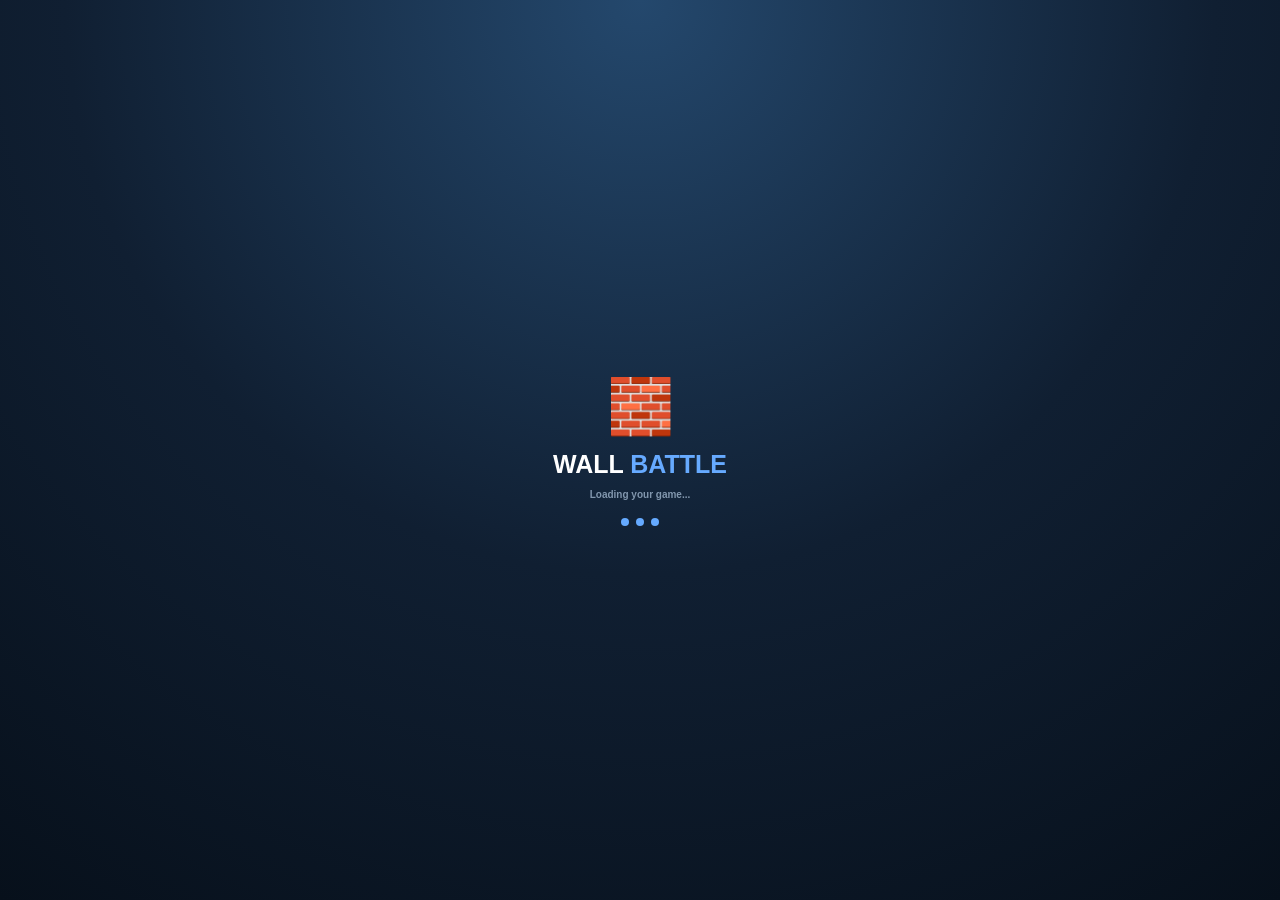
==== commit 5d9a6b4f: "Update index.html" ====
--- a/index.html
+++ b/index.html
@@ -6,311 +6,157 @@
 
   <meta
     name="viewport"
-    content="width=device-width,initial-scale=1.0,maximum-scale=1.0,user-scalable=no"
+    content="width=device-width, initial-scale=1.0, maximum-scale=1.0, user-scalable=no"
   >
 
   <title>Wall Battle</title>
 
-  
-  <link rel="stylesheet" href="css/game.css?v=3">
+  <style>
+    *{
+      box-sizing:border-box;
+      margin:0;
+      padding:0;
+    }
+
+    html,
+    body{
+      width:100%;
+      min-height:100%;
+    }
+
+    body{
+      min-height:100vh;
+
+      display:flex;
+      align-items:center;
+      justify-content:center;
+
+      font-family:
+        Arial,
+        Helvetica,
+        sans-serif;
+
+      color:#fff;
+
+      background:
+        radial-gradient(
+          circle at top,
+          #24486d 0%,
+          #101f32 52%,
+          #07101b 100%
+        );
+    }
+
+    .loader{
+      width:100%;
+      max-width:320px;
+
+      padding:30px;
+
+      text-align:center;
+    }
+
+    .logo{
+      font-size:54px;
+    }
+
+    .title{
+      margin-top:12px;
+
+      font-size:25px;
+      font-weight:900;
+    }
+
+    .title span{
+      color:#66aaff;
+    }
+
+    .text{
+      margin-top:10px;
+
+      color:#8297ae;
+
+      font-size:10px;
+      font-weight:700;
+    }
+
+    .dots{
+      margin-top:18px;
+
+      display:flex;
+      justify-content:center;
+
+      gap:7px;
+    }
+
+    .dot{
+      width:8px;
+      height:8px;
+
+      border-radius:50%;
+
+      background:#65aaff;
+
+      animation:
+        pulse 1s ease-in-out infinite;
+    }
+
+    .dot:nth-child(2){
+      animation-delay:.15s;
+    }
+
+    .dot:nth-child(3){
+      animation-delay:.30s;
+    }
+
+    @keyframes pulse{
+
+      0%,
+      100%{
+        opacity:.25;
+        transform:scale(.75);
+      }
+
+      50%{
+        opacity:1;
+        transform:scale(1.15);
+      }
+
+    }
+  </style>
 </head>
 
 <body>
 
-<div id="app">
+  <main class="loader">
 
-  <div class="bot-zone">
-
-    <div
-      class="bot-card inactive"
-      id="botCard"
-    >
-
-      <div class="bot-dot"></div>
-
-      <div>
-
-        <div class="bot-name">
-          BOT 🔴
-        </div>
-
-        <div
-          class="bot-state"
-          id="botState"
-        >
-          Waiting...
-        </div>
-
-      </div>
-
-      <div class="wall-count bot-wall-count">
-
-        <span class="wall-icon">
-          🧱
-        </span>
-
-        <span id="redWalls">
-          10
-        </span>
-
-      </div>
-
+    <div class="logo">
+      🧱
     </div>
 
-
-    <div class="bot-energy-space">
-
-      <div
-        class="energy-row bot-energy"
-        id="botEnergy"
-      >
-
-        <span class="energy used">
-          &#9889;
-        </span>
-
-        <span class="energy used">
-          &#9889;
-        </span>
-
-        <span class="energy used">
-          &#9889;
-        </span>
-
-      </div>
-
+    <div class="title">
+      WALL
+      <span>BATTLE</span>
     </div>
 
-  </div>
+    <div class="text">
+      Loading your game...
+    </div>
+
+    <div class="dots">
+      <span class="dot"></span>
+      <span class="dot"></span>
+      <span class="dot"></span>
+    </div>
+
+  </main>
 
 
-  <div class="game-middle">
-
-    <div id="board">
-
-      <div id="wallLayer"></div>
-
-      <div id="pawnLayer">
-
-        <div
-          class="pawn blue"
-          id="bluePawn"
-        ></div>
-
-        <div
-          class="pawn red"
-          id="redPawn"
-        ></div>
-
-      </div>
-
-      <div id="slotLayer"></div>
-
-    </div>
-
-  </div>
-
-
-  <div class="player-energy-space">
-
-    <div
-      class="energy-row player-energy"
-      id="playerEnergy"
-    >
-
-      <span class="energy">
-        &#9889;
-      </span>
-
-      <span class="energy">
-        &#9889;
-      </span>
-
-      <span class="energy">
-        &#9889;
-      </span>
-
-    </div>
-
-  </div>
-
-
-  <div class="player-zone">
-
-    <div
-      class="player-card active"
-      id="playerCard"
-    >
-
-      <div class="player-header">
-
-        <div class="player-dot"></div>
-
-        <div>
-
-          <div class="player-name">
-            YOU 🔵
-          </div>
-
-          <div
-            class="player-state"
-            id="playerState"
-          >
-            YOUR TURN
-          </div>
-
-        </div>
-
-        <div class="wall-count player-wall-count">
-
-          <span class="wall-icon">
-            🧱
-          </span>
-
-          <span id="blueWalls">
-            10
-          </span>
-
-        </div>
-
-      </div>
-
-
-      <div class="player-stage">
-
-        <div
-          class="controls-panel"
-          id="controlsPanel"
-        >
-
-          <div class="move-panel">
-
-            <div class="panel-title">
-              MOVE
-            </div>
-
-            <div class="dpad">
-
-              <button
-                class="move-btn move-up"
-                data-dir="up"
-              >
-                &#9650;
-              </button>
-
-              <button
-                class="move-btn move-left"
-                data-dir="left"
-              >
-                &#9664;
-              </button>
-
-              <div class="center-dot">
-                &#9679;
-              </div>
-
-              <button
-                class="move-btn move-right"
-                data-dir="right"
-              >
-                &#9654;
-              </button>
-
-              <button
-                class="move-btn move-down"
-                data-dir="down"
-              >
-                &#9660;
-              </button>
-
-            </div>
-
-          </div>
-
-
-          <div class="wall-panel">
-
-            <div class="panel-title">
-              BLOCK
-            </div>
-
-            <button
-              class="wall-main"
-              id="wallModeBtn"
-            >
-              🧱 PLACE WALL
-            </button>
-
-            <div class="orientation">
-
-              <button
-                class="orientation-btn selected"
-                id="horizontalBtn"
-              >
-                &#9473;&#9473;
-              </button>
-
-              <button
-                class="orientation-btn"
-                id="verticalBtn"
-              >
-                &#9475;
-              </button>
-
-            </div>
-
-          </div>
-
-        </div>
-
-      </div>
-
-    </div>
-
-  </div>
-
-</div>
-
-
-<div
-  class="overlay hidden"
-  id="resultOverlay"
->
-
-  <div class="result-card">
-
-    <div
-      class="result-icon"
-      id="resultIcon"
-    >
-      🏆
-    </div>
-
-    <div
-      class="result-title"
-      id="resultTitle"
-    >
-      YOU WIN!
-    </div>
-
-    <div
-      class="result-text"
-      id="resultText"
-    ></div>
-
-    <button
-      class="restart"
-      id="restartBtn"
-    >
-      REVENGE 🔥
-    </button>
-
-  </div>
-
-</div>
-
-
-<script src="js/game.js"></script>
+  <script
+    type="module"
+    src="js/router.js?v=1"
+  ></script>
 
 </body>
+
 </html>
